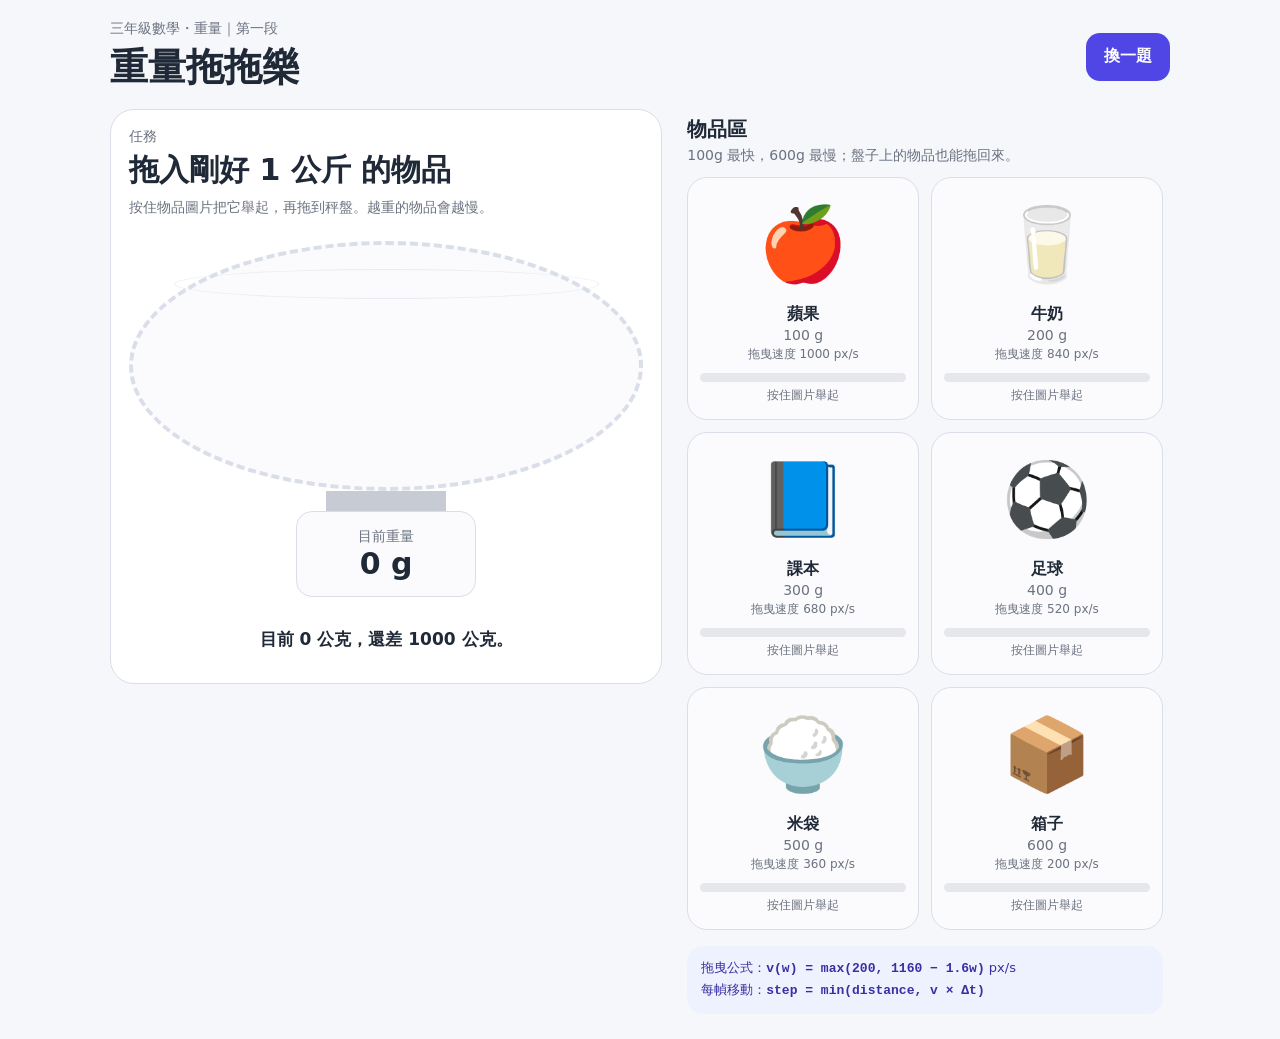
==== index.html @ 37f2c28f "Add files via upload" ====
<!doctype html>
<html lang="zh-Hant">
<head>
  <meta charset="utf-8" />
  <meta name="viewport" content="width=device-width, initial-scale=1, viewport-fit=cover" />
  <meta name="theme-color" content="#f6f7fb" />
  <title>三年級重量遊戲｜第一段</title>
  <style>
    :root{
      --bg:#f6f7fb;
      --panel:#ffffff;
      --card:#fbfbfd;
      --text:#1f2937;
      --muted:#6b7280;
      --border:#d9dee8;
      --accent:#4f46e5;
      --accent-soft:#eef2ff;
      --ok:#15803d;
      --warn:#b45309;
      --danger:#b91c1c;
    }
    *{box-sizing:border-box}
    html,body{margin:0;background:var(--bg);color:var(--text);font-family:
      system-ui,-apple-system,BlinkMacSystemFont,"Segoe UI","Noto Sans TC",sans-serif}
    button{font:inherit}
    .app{max-width:1100px;margin:0 auto;padding:20px}
    .header{display:flex;gap:16px;justify-content:space-between;align-items:center;flex-wrap:wrap;margin-bottom:16px}
    .eyebrow{font-size:14px;color:var(--muted)}
    h1{font-size:clamp(24px,4vw,38px);margin:4px 0 0}
    .btn{
      min-height:48px;padding:0 18px;border:0;border-radius:14px;
      background:var(--accent);color:white;font-weight:700;cursor:pointer
    }
    .layout{display:grid;grid-template-columns:1.06fr .94fr;gap:18px;align-items:start}
    .panel{background:var(--panel);border:1px solid var(--border);border-radius:24px;padding:18px}
    .mission{font-size:clamp(20px,3vw,30px);font-weight:800;margin:4px 0 8px}
    .sub{color:var(--muted);font-size:14px}
    .scale-wrap{max-width:520px;margin:24px auto 0}
    .plate{
      position:relative;min-height:250px;border:4px dashed var(--border);
      border-radius:50%;background:var(--card);padding:34px 20px 24px;overflow:visible
    }
    .plate:before{
      content:"";position:absolute;left:8%;right:8%;top:24px;height:28px;
      border:1px solid var(--border);border-radius:50%;opacity:.55
    }
    .plate-items{
      position:relative;z-index:2;min-height:175px;display:flex;align-items:end;
      justify-content:center;gap:14px;flex-wrap:wrap
    }
    .scale-neck{height:20px;width:120px;margin:0 auto;background:#c7cbd4}
    .scale-readout{
      width:180px;min-height:86px;margin:0 auto;border:1px solid var(--border);
      border-radius:16px;background:var(--card);display:flex;flex-direction:column;
      align-items:center;justify-content:center
    }
    .scale-readout strong{font-size:30px}
    .message{
      min-height:52px;margin-top:16px;display:flex;align-items:center;justify-content:center;
      text-align:center;font-weight:750;font-size:17px
    }
    .items-zone{border:3px solid transparent;border-radius:24px;padding:4px;transition:border-color .15s}
    .items-head{margin:0 0 12px}
    .items-head h2{font-size:20px;margin:0 0 4px}
    .grid{display:grid;grid-template-columns:repeat(2,minmax(0,1fr));gap:12px}
    .object-card{
      background:var(--card);border:1px solid var(--border);border-radius:20px;
      text-align:center;padding:12px;min-width:0
    }
    .drag-picture,.plate-picture{
      width:108px;height:108px;max-width:100%;margin:0 auto;
      display:flex;align-items:center;justify-content:center;
      font-size:72px;line-height:1;border-radius:22px;
      user-select:none;-webkit-user-select:none;touch-action:none;
      cursor:grab;position:relative;z-index:5;will-change:transform
    }
    .drag-picture.holding{outline:3px solid #a5b4fc}
    .drag-picture.lifted,.plate-picture.dragging{
      outline:4px solid var(--accent);cursor:grabbing;z-index:100;
      background:rgba(255,255,255,.72)
    }
    .name{font-weight:800;margin-top:6px}
    .weight{font-size:14px;color:var(--muted);margin-top:2px}
    .speed{font-size:12px;color:var(--muted);margin-top:3px}
    .progress-track{height:9px;background:#e5e7eb;border-radius:999px;overflow:hidden;margin-top:10px}
    .progress{height:100%;width:0;background:var(--accent);border-radius:999px}
    .status{font-size:12px;color:var(--muted);min-height:20px;margin-top:5px}
    .plate-item{text-align:center;position:relative;min-width:110px}
    .plate-item .plate-picture{font-size:64px}
    .plate-weight{font-size:13px;font-weight:800;margin-top:2px}
    .return-hint{font-size:11px;color:var(--muted);margin-top:2px}
    .formula{
      margin-top:16px;background:var(--accent-soft);border-radius:16px;padding:12px 14px;
      font-size:13px;color:#3730a3;line-height:1.6
    }
    .formula code{font-family:ui-monospace,SFMono-Regular,Menlo,monospace;font-weight:700}
    @media (max-width:800px){
      .app{padding:12px}
      .layout{grid-template-columns:1fr}
      .panel{padding:14px}
      .plate{min-height:220px}
      .plate-items{min-height:150px}
      .grid{grid-template-columns:repeat(3,minmax(0,1fr))}
      .drag-picture,.plate-picture{width:96px;height:96px;font-size:64px}
    }
    @media (max-width:620px){
      .grid{grid-template-columns:repeat(2,minmax(0,1fr))}
    }
    @media (prefers-reduced-motion:reduce){
      *{scroll-behavior:auto!important;animation:none!important}
    }
  </style>
</head>
<body>
<main class="app">
  <header class="header">
    <div>
      <div class="eyebrow">三年級數學・重量｜第一段</div>
      <h1>重量拖拖樂</h1>
    </div>
    <button class="btn" id="newRound" type="button">換一題</button>
  </header>

  <section class="layout">
    <div class="panel">
      <div class="eyebrow">任務</div>
      <div class="mission" id="mission">拖入剛好 1 公斤的物品</div>
      <div class="sub">按住物品圖片把它舉起，再拖到秤盤。越重的物品會越慢。</div>

      <div class="scale-wrap">
        <div class="plate" id="plate" aria-label="秤盤">
          <div class="plate-items" id="plateItems"></div>
        </div>
        <div class="scale-neck"></div>
        <div class="scale-readout">
          <span class="sub">目前重量</span>
          <strong><span id="totalWeight">0</span> g</strong>
        </div>
      </div>

      <div class="message" id="message" aria-live="polite">
        按住圖片，舉起後拖到盤子。放錯了就拖回物品區。
      </div>
    </div>

    <div class="items-zone" id="returnZone">
      <div class="items-head">
        <h2>物品區</h2>
        <div class="sub">100g 最快，600g 最慢；盤子上的物品也能拖回來。</div>
      </div>
      <div class="grid" id="items"></div>

      <div class="formula">
        拖曳公式：<code>v(w) = max(200, 1160 − 1.6w)</code> px/s<br>
        每幀移動：<code>step = min(distance, v × Δt)</code>
      </div>
    </div>
  </section>
</main>

<script>
(() => {
  const objects = [
    {id:'apple', pic:'🍎', name:'蘋果', weight:100},
    {id:'milk',  pic:'🥛', name:'牛奶', weight:200},
    {id:'book',  pic:'📘', name:'課本', weight:300},
    {id:'ball',  pic:'⚽', name:'足球', weight:400},
    {id:'rice',  pic:'🍚', name:'米袋', weight:500},
    {id:'box',   pic:'📦', name:'箱子', weight:600}
  ];

  const rounds = [
    {target:1000, label:'1 公斤'},
    {target:800,  label:'800 公克'},
    {target:700,  label:'700 公克'},
    {target:500,  label:'500 公克'}
  ];

  const liftTime = {
    100:350, 200:500, 300:700,
    400:900, 500:1150, 600:1400
  };

  // 重量 w（公克）→ 最大拖曳速度 px/s
  function dragSpeed(weight) {
    return Math.max(200, 1160 - 1.6 * weight);
  }

  const itemsEl = document.querySelector('#items');
  const plate = document.querySelector('#plate');
  const plateItems = document.querySelector('#plateItems');
  const totalWeight = document.querySelector('#totalWeight');
  const mission = document.querySelector('#mission');
  const message = document.querySelector('#message');
  const newRound = document.querySelector('#newRound');
  const returnZone = document.querySelector('#returnZone');

  let placed = [];
  let round = 0;

  const total = () =>
    placed.reduce((sum, id) => sum + objects.find(o => o.id === id).weight, 0);

  // 真正限制「每秒最大位移」，不同刷新率的平板也較一致。
  function moveLimited(pic, state, speed, dt) {
    const dx = state.targetX - state.currentX;
    const dy = state.targetY - state.currentY;
    const distance = Math.hypot(dx, dy);

    if (distance > 0.3) {
      const maxStep = speed * dt;
      const step = Math.min(distance, maxStep);
      state.currentX += (dx / distance) * step;
      state.currentY += (dy / distance) * step;
    }

    pic.style.transform =
      `translate(${state.currentX}px, ${state.currentY}px) scale(1.08)`;
  }

  function renderObjects() {
    itemsEl.innerHTML = '';

    objects.forEach(obj => {
      const card = document.createElement('div');
      card.className = 'object-card';
      const speed = Math.round(dragSpeed(obj.weight));

      card.innerHTML = `
        <div class="drag-picture" role="button" tabindex="0"
          aria-label="${obj.name} ${obj.weight}公克，按住後拖到秤盤">${obj.pic}</div>
        <div class="name">${obj.name}</div>
        <div class="weight">${obj.weight} g</div>
        <div class="speed">拖曳速度 ${speed} px/s</div>
        <div class="progress-track"><div class="progress"></div></div>
        <div class="status">按住圖片舉起</div>
      `;

      setupSourceDrag(card, obj);
      itemsEl.appendChild(card);
    });
  }

  function setupSourceDrag(card, obj) {
    const pic = card.querySelector('.drag-picture');
    const progress = card.querySelector('.progress');
    const status = card.querySelector('.status');
    const speed = dragSpeed(obj.weight);
    const needed = liftTime[obj.weight];

    let active = false;
    let lifted = false;
    let startX = 0, startY = 0, startTime = 0, lastFrame = 0;
    let timer = 0, holdRaf = 0, dragRaf = 0;
    const state = {targetX:0, targetY:0, currentX:0, currentY:0};

    function reset() {
      active = false;
      lifted = false;
      clearTimeout(timer);
      cancelAnimationFrame(holdRaf);
      cancelAnimationFrame(dragRaf);
      pic.classList.remove('holding', 'lifted');
      pic.style.transform = '';
      progress.style.width = '0%';
      status.textContent = '按住圖片舉起';
    }

    function dragLoop(now) {
      if (!active || !lifted) return;
      if (!lastFrame) lastFrame = now;
      const dt = Math.min(0.05, (now - lastFrame) / 1000);
      lastFrame = now;

      moveLimited(pic, state, speed, dt);
      dragRaf = requestAnimationFrame(dragLoop);
    }

    pic.addEventListener('pointerdown', e => {
      e.preventDefault();
      if (active) return;

      active = true;
      lifted = false;
      startX = e.clientX;
      startY = e.clientY;
      startTime = performance.now();
      lastFrame = 0;
      state.targetX = state.targetY = state.currentX = state.currentY = 0;

      pic.setPointerCapture(e.pointerId);
      pic.classList.add('holding');
      message.textContent = `正在舉起${obj.name}……`;

      const tick = now => {
        if (!active || lifted) return;
        const p = Math.min(1, (now - startTime) / needed);
        progress.style.width = `${p * 100}%`;
        status.textContent = `舉起中 ${Math.round(p * 100)}%`;
        if (p < 1) holdRaf = requestAnimationFrame(tick);
      };
      holdRaf = requestAnimationFrame(tick);

      timer = setTimeout(() => {
        if (!active) return;
        lifted = true;
        pic.classList.remove('holding');
        pic.classList.add('lifted');
        progress.style.width = '100%';
        status.textContent = '拖到盤子';
        dragRaf = requestAnimationFrame(dragLoop);
      }, needed);
    });

    pic.addEventListener('pointermove', e => {
      if (!active || !lifted) return;
      state.targetX = e.clientX - startX;
      state.targetY = e.clientY - startY;
    });

    pic.addEventListener('pointerup', () => {
      if (!active) return;

      if (!lifted) {
        message.textContent = `還沒舉起${obj.name}，再按久一點。`;
        reset();
        return;
      }

      const a = pic.getBoundingClientRect();
      const b = plate.getBoundingClientRect();
      const cx = a.left + a.width / 2;
      const cy = a.top + a.height / 2;
      const hit =
        cx >= b.left && cx <= b.right &&
        cy >= b.top  && cy <= b.bottom;

      if (hit) {
        placed.push(obj.id);
        renderPlate();
      } else {
        message.textContent = `${obj.name}還沒真正移到盤子。`;
      }

      reset();
    });

    pic.addEventListener('pointercancel', reset);

    // 鍵盤替代操作，避免主要操作只能靠拖曳。
    pic.addEventListener('keydown', e => {
      if (e.key === 'Enter' || e.key === ' ') {
        e.preventDefault();
        placed.push(obj.id);
        renderPlate();
      }
    });
  }

  function setupReturnDrag(el, obj, index) {
    const pic = el.querySelector('.plate-picture');
    const speed = dragSpeed(obj.weight);

    let active = false;
    let startX = 0, startY = 0, lastFrame = 0, raf = 0;
    const state = {targetX:0, targetY:0, currentX:0, currentY:0};

    function loop(now) {
      if (!active) return;
      if (!lastFrame) lastFrame = now;
      const dt = Math.min(0.05, (now - lastFrame) / 1000);
      lastFrame = now;

      moveLimited(pic, state, speed, dt);
      raf = requestAnimationFrame(loop);
    }

    function reset() {
      active = false;
      cancelAnimationFrame(raf);
      pic.classList.remove('dragging');
      pic.style.transform = '';
      returnZone.style.borderColor = 'transparent';
    }

    pic.addEventListener('pointerdown', e => {
      e.preventDefault();

      active = true;
      startX = e.clientX;
      startY = e.clientY;
      lastFrame = 0;
      state.targetX = state.targetY = state.currentX = state.currentY = 0;

      pic.setPointerCapture(e.pointerId);
      pic.classList.add('dragging');
      returnZone.style.borderColor = 'var(--accent)';
      message.textContent = `把${obj.name}拖回物品區。`;
      raf = requestAnimationFrame(loop);
    });

    pic.addEventListener('pointermove', e => {
      if (!active) return;
      state.targetX = e.clientX - startX;
      state.targetY = e.clientY - startY;
    });

    pic.addEventListener('pointerup', () => {
      if (!active) return;

      const a = pic.getBoundingClientRect();
      const b = returnZone.getBoundingClientRect();
      const cx = a.left + a.width / 2;
      const cy = a.top + a.height / 2;
      const hit =
        cx >= b.left && cx <= b.right &&
        cy >= b.top  && cy <= b.bottom;

      if (hit) {
        placed.splice(index, 1);
        renderPlate();
        message.textContent = `${obj.name}已放回物品區。`;
      } else {
        message.textContent = `${obj.name}還在盤子上。`;
      }

      reset();
    });

    pic.addEventListener('pointercancel', reset);

    pic.addEventListener('keydown', e => {
      if (e.key === 'Enter' || e.key === ' ') {
        e.preventDefault();
        placed.splice(index, 1);
        renderPlate();
      }
    });
  }

  function renderPlate() {
    plateItems.innerHTML = '';

    placed.forEach((id, index) => {
      const obj = objects.find(o => o.id === id);
      const el = document.createElement('div');
      el.className = 'plate-item';

      el.innerHTML = `
        <div class="plate-picture" role="button" tabindex="0"
          aria-label="${obj.name} ${obj.weight}公克，拖回物品區">${obj.pic}</div>
        <div class="plate-weight">${obj.weight} g</div>
        <div class="return-hint">可拖回物品區</div>
      `;

      setupReturnDrag(el, obj, index);
      plateItems.appendChild(el);
    });

    const value = total();
    const target = rounds[round].target;
    totalWeight.textContent = value;

    if (value === target) {
      plate.style.borderColor = 'var(--ok)';
      message.textContent = `答對了！剛好 ${rounds[round].label} 🎉`;
    } else if (value > target) {
      plate.style.borderColor = 'var(--danger)';
      message.textContent =
        `太重了，多了 ${value - target} 公克。把物品拖回去修正。`;
    } else {
      plate.style.borderColor = 'var(--border)';
      message.textContent =
        `目前 ${value} 公克，還差 ${target - value} 公克。`;
    }
  }

  function startRound(next = false) {
    if (next) round = (round + 1) % rounds.length;
    placed = [];
    mission.textContent = `拖入剛好 ${rounds[round].label} 的物品`;
    message.textContent =
      '按住圖片，舉起後拖到盤子。放錯了就拖回物品區。';
    renderPlate();
  }

  newRound.addEventListener('click', () => startRound(true));

  renderObjects();
  startRound(false);
})();
</script>
</body>
</html>
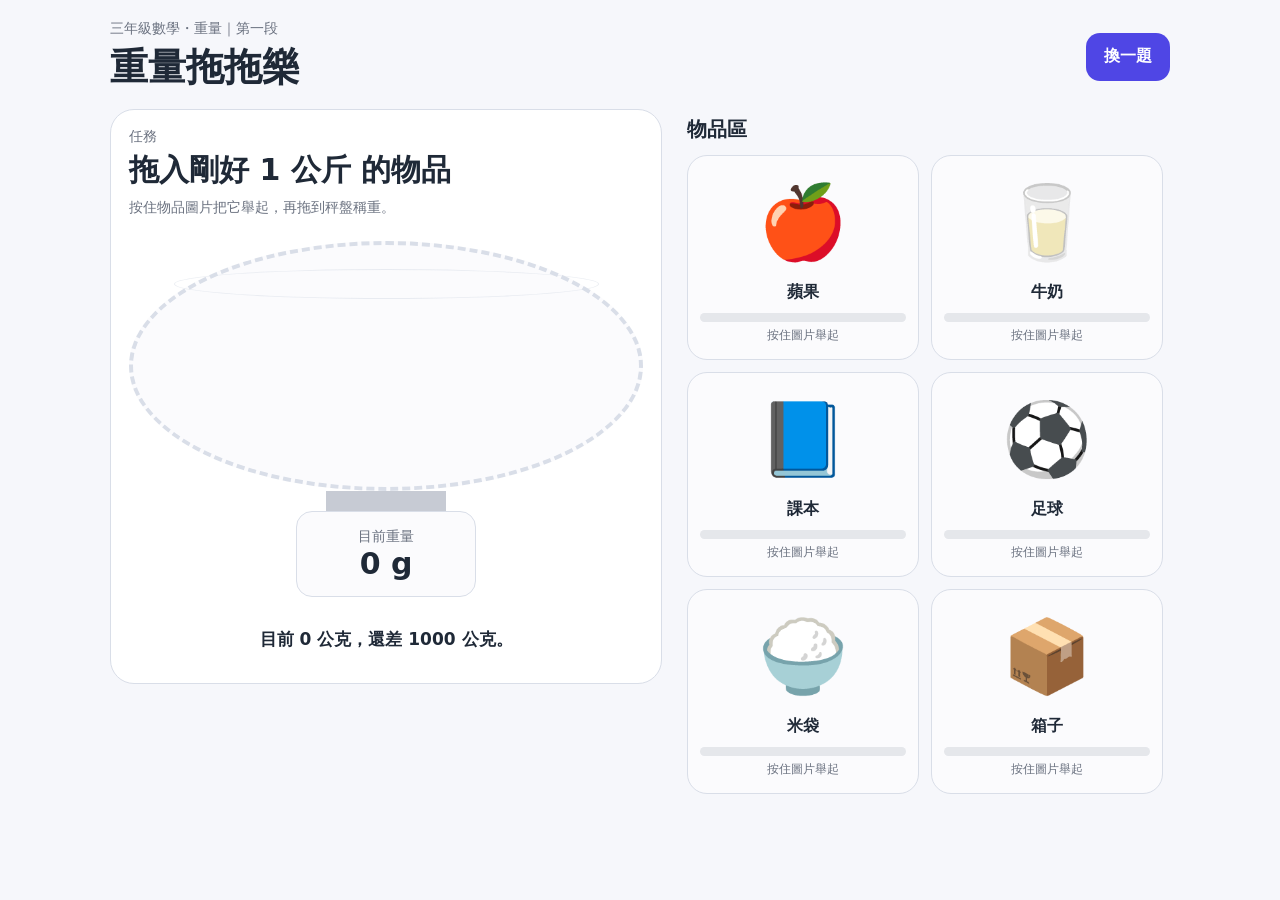
==== commit 64745416: "Add files via upload" ====
--- a/index.html
+++ b/index.html
@@ -125,7 +125,7 @@
     <div class="panel">
       <div class="eyebrow">任務</div>
       <div class="mission" id="mission">拖入剛好 1 公斤的物品</div>
-      <div class="sub">按住物品圖片把它舉起，再拖到秤盤。越重的物品會越慢。</div>
+      <div class="sub">按住物品圖片把它舉起，再拖到秤盤稱重。</div>
 
       <div class="scale-wrap">
         <div class="plate" id="plate" aria-label="秤盤">
@@ -146,14 +146,8 @@
     <div class="items-zone" id="returnZone">
       <div class="items-head">
         <h2>物品區</h2>
-        <div class="sub">100g 最快，600g 最慢；盤子上的物品也能拖回來。</div>
       </div>
       <div class="grid" id="items"></div>
-
-      <div class="formula">
-        拖曳公式：<code>v(w) = max(200, 1160 − 1.6w)</code> px/s<br>
-        每幀移動：<code>step = min(distance, v × Δt)</code>
-      </div>
     </div>
   </section>
 </main>
@@ -201,6 +195,20 @@
   const total = () =>
     placed.reduce((sum, id) => sum + objects.find(o => o.id === id).weight, 0);
 
+  // 手指靠近畫面上下緣時自動捲動，手機／平板可跨畫面把物品拖到秤盤。
+  function autoScrollForPointer(clientY) {
+    const edge = Math.min(120, window.innerHeight * 0.2);
+    const maxScroll = 22;
+
+    if (clientY < edge && window.scrollY > 0) {
+      const strength = Math.min(1, (edge - clientY) / edge);
+      window.scrollBy(0, -Math.max(5, maxScroll * strength));
+    } else if (clientY > window.innerHeight - edge) {
+      const strength = Math.min(1, (clientY - (window.innerHeight - edge)) / edge);
+      window.scrollBy(0, Math.max(5, maxScroll * strength));
+    }
+  }
+
   // 真正限制「每秒最大位移」，不同刷新率的平板也較一致。
   function moveLimited(pic, state, speed, dt) {
     const dx = state.targetX - state.currentX;
@@ -224,14 +232,10 @@
     objects.forEach(obj => {
       const card = document.createElement('div');
       card.className = 'object-card';
-      const speed = Math.round(dragSpeed(obj.weight));
-
       card.innerHTML = `
         <div class="drag-picture" role="button" tabindex="0"
-          aria-label="${obj.name} ${obj.weight}公克，按住後拖到秤盤">${obj.pic}</div>
+          aria-label="${obj.name}，按住後拖到秤盤">${obj.pic}</div>
         <div class="name">${obj.name}</div>
-        <div class="weight">${obj.weight} g</div>
-        <div class="speed">拖曳速度 ${speed} px/s</div>
         <div class="progress-track"><div class="progress"></div></div>
         <div class="status">按住圖片舉起</div>
       `;
@@ -250,7 +254,8 @@
 
     let active = false;
     let lifted = false;
-    let startX = 0, startY = 0, startTime = 0, lastFrame = 0;
+    let startX = 0, startY = 0, startScrollY = 0, startTime = 0, lastFrame = 0;
+    let lastClientX = 0, lastClientY = 0;
     let timer = 0, holdRaf = 0, dragRaf = 0;
     const state = {targetX:0, targetY:0, currentX:0, currentY:0};
 
@@ -272,6 +277,10 @@
       const dt = Math.min(0.05, (now - lastFrame) / 1000);
       lastFrame = now;
 
+      autoScrollForPointer(lastClientY);
+      state.targetX = lastClientX - startX;
+      state.targetY = lastClientY - startY + (window.scrollY - startScrollY);
+
       moveLimited(pic, state, speed, dt);
       dragRaf = requestAnimationFrame(dragLoop);
     }
@@ -284,6 +293,9 @@
       lifted = false;
       startX = e.clientX;
       startY = e.clientY;
+      startScrollY = window.scrollY;
+      lastClientX = e.clientX;
+      lastClientY = e.clientY;
       startTime = performance.now();
       lastFrame = 0;
       state.targetX = state.targetY = state.currentX = state.currentY = 0;
@@ -313,9 +325,12 @@
     });
 
     pic.addEventListener('pointermove', e => {
-      if (!active || !lifted) return;
-      state.targetX = e.clientX - startX;
-      state.targetY = e.clientY - startY;
+      if (!active) return;
+      lastClientX = e.clientX;
+      lastClientY = e.clientY;
+      if (!lifted) return;
+      state.targetX = lastClientX - startX;
+      state.targetY = lastClientY - startY + (window.scrollY - startScrollY);
     });
 
     pic.addEventListener('pointerup', () => {
@@ -362,7 +377,8 @@
     const speed = dragSpeed(obj.weight);
 
     let active = false;
-    let startX = 0, startY = 0, lastFrame = 0, raf = 0;
+    let startX = 0, startY = 0, startScrollY = 0, lastFrame = 0, raf = 0;
+    let lastClientX = 0, lastClientY = 0;
     const state = {targetX:0, targetY:0, currentX:0, currentY:0};
 
     function loop(now) {
@@ -370,6 +386,10 @@
       if (!lastFrame) lastFrame = now;
       const dt = Math.min(0.05, (now - lastFrame) / 1000);
       lastFrame = now;
+
+      autoScrollForPointer(lastClientY);
+      state.targetX = lastClientX - startX;
+      state.targetY = lastClientY - startY + (window.scrollY - startScrollY);
 
       moveLimited(pic, state, speed, dt);
       raf = requestAnimationFrame(loop);
@@ -389,6 +409,9 @@
       active = true;
       startX = e.clientX;
       startY = e.clientY;
+      startScrollY = window.scrollY;
+      lastClientX = e.clientX;
+      lastClientY = e.clientY;
       lastFrame = 0;
       state.targetX = state.targetY = state.currentX = state.currentY = 0;
 
@@ -401,8 +424,10 @@
 
     pic.addEventListener('pointermove', e => {
       if (!active) return;
-      state.targetX = e.clientX - startX;
-      state.targetY = e.clientY - startY;
+      lastClientX = e.clientX;
+      lastClientY = e.clientY;
+      state.targetX = lastClientX - startX;
+      state.targetY = lastClientY - startY + (window.scrollY - startScrollY);
     });
 
     pic.addEventListener('pointerup', () => {
@@ -448,9 +473,7 @@
 
       el.innerHTML = `
         <div class="plate-picture" role="button" tabindex="0"
-          aria-label="${obj.name} ${obj.weight}公克，拖回物品區">${obj.pic}</div>
-        <div class="plate-weight">${obj.weight} g</div>
-        <div class="return-hint">可拖回物品區</div>
+          aria-label="${obj.name}，拖回物品區">${obj.pic}</div>
       `;
 
       setupReturnDrag(el, obj, index);
@@ -480,7 +503,7 @@
     placed = [];
     mission.textContent = `拖入剛好 ${rounds[round].label} 的物品`;
     message.textContent =
-      '按住圖片，舉起後拖到盤子。放錯了就拖回物品區。';
+      '按住圖片，舉起後拖到盤子稱重。放錯了就拖回物品區。';
     renderPlate();
   }
 
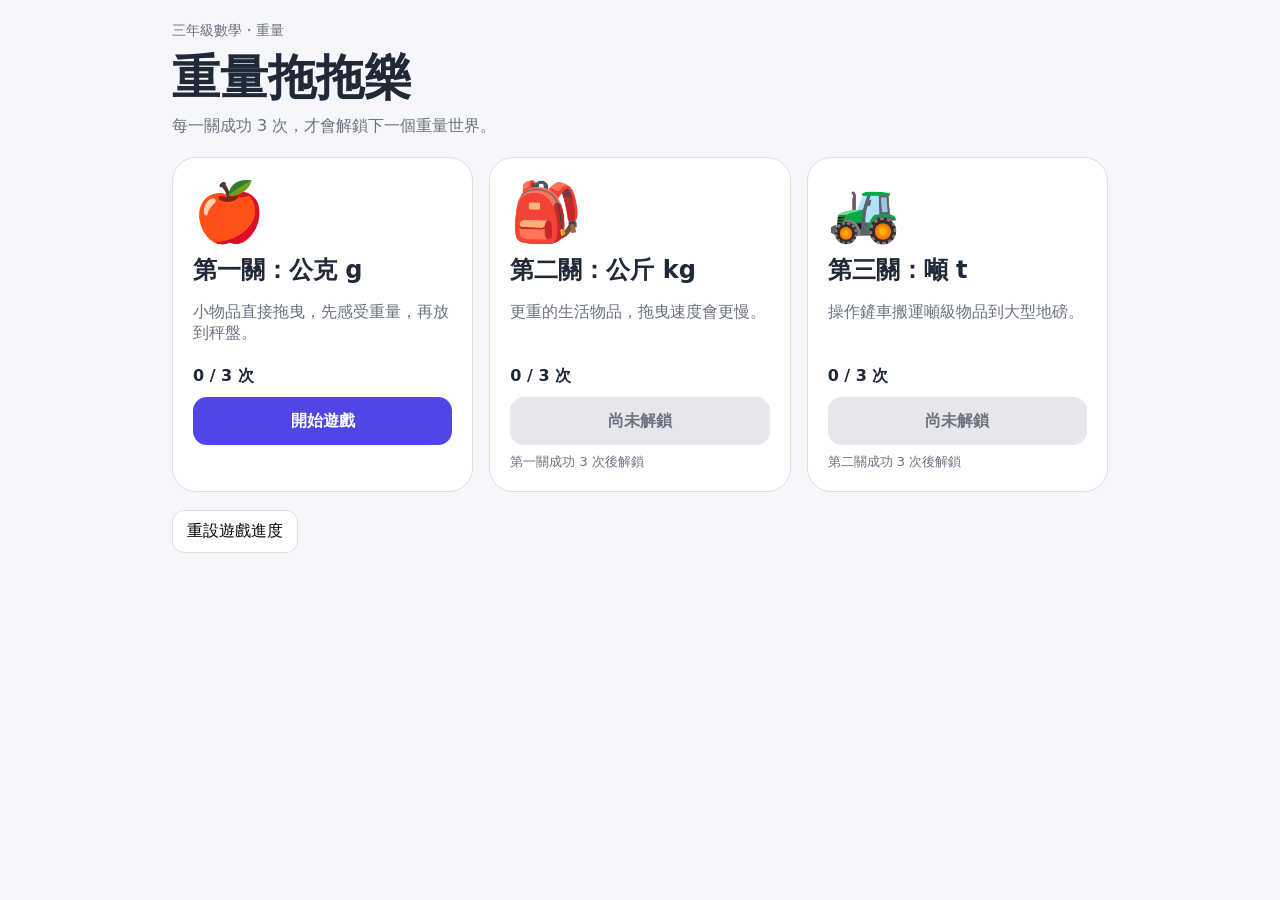
==== commit 994b36b8: "Add files via upload" ====
--- a/index.html
+++ b/index.html
@@ -1,517 +1,88 @@
 <!doctype html>
 <html lang="zh-Hant">
 <head>
-  <meta charset="utf-8" />
-  <meta name="viewport" content="width=device-width, initial-scale=1, viewport-fit=cover" />
-  <meta name="theme-color" content="#f6f7fb" />
-  <title>三年級重量遊戲｜第一段</title>
-  <style>
-    :root{
-      --bg:#f6f7fb;
-      --panel:#ffffff;
-      --card:#fbfbfd;
-      --text:#1f2937;
-      --muted:#6b7280;
-      --border:#d9dee8;
-      --accent:#4f46e5;
-      --accent-soft:#eef2ff;
-      --ok:#15803d;
-      --warn:#b45309;
-      --danger:#b91c1c;
-    }
-    *{box-sizing:border-box}
-    html,body{margin:0;background:var(--bg);color:var(--text);font-family:
-      system-ui,-apple-system,BlinkMacSystemFont,"Segoe UI","Noto Sans TC",sans-serif}
-    button{font:inherit}
-    .app{max-width:1100px;margin:0 auto;padding:20px}
-    .header{display:flex;gap:16px;justify-content:space-between;align-items:center;flex-wrap:wrap;margin-bottom:16px}
-    .eyebrow{font-size:14px;color:var(--muted)}
-    h1{font-size:clamp(24px,4vw,38px);margin:4px 0 0}
-    .btn{
-      min-height:48px;padding:0 18px;border:0;border-radius:14px;
-      background:var(--accent);color:white;font-weight:700;cursor:pointer
-    }
-    .layout{display:grid;grid-template-columns:1.06fr .94fr;gap:18px;align-items:start}
-    .panel{background:var(--panel);border:1px solid var(--border);border-radius:24px;padding:18px}
-    .mission{font-size:clamp(20px,3vw,30px);font-weight:800;margin:4px 0 8px}
-    .sub{color:var(--muted);font-size:14px}
-    .scale-wrap{max-width:520px;margin:24px auto 0}
-    .plate{
-      position:relative;min-height:250px;border:4px dashed var(--border);
-      border-radius:50%;background:var(--card);padding:34px 20px 24px;overflow:visible
-    }
-    .plate:before{
-      content:"";position:absolute;left:8%;right:8%;top:24px;height:28px;
-      border:1px solid var(--border);border-radius:50%;opacity:.55
-    }
-    .plate-items{
-      position:relative;z-index:2;min-height:175px;display:flex;align-items:end;
-      justify-content:center;gap:14px;flex-wrap:wrap
-    }
-    .scale-neck{height:20px;width:120px;margin:0 auto;background:#c7cbd4}
-    .scale-readout{
-      width:180px;min-height:86px;margin:0 auto;border:1px solid var(--border);
-      border-radius:16px;background:var(--card);display:flex;flex-direction:column;
-      align-items:center;justify-content:center
-    }
-    .scale-readout strong{font-size:30px}
-    .message{
-      min-height:52px;margin-top:16px;display:flex;align-items:center;justify-content:center;
-      text-align:center;font-weight:750;font-size:17px
-    }
-    .items-zone{border:3px solid transparent;border-radius:24px;padding:4px;transition:border-color .15s}
-    .items-head{margin:0 0 12px}
-    .items-head h2{font-size:20px;margin:0 0 4px}
-    .grid{display:grid;grid-template-columns:repeat(2,minmax(0,1fr));gap:12px}
-    .object-card{
-      background:var(--card);border:1px solid var(--border);border-radius:20px;
-      text-align:center;padding:12px;min-width:0
-    }
-    .drag-picture,.plate-picture{
-      width:108px;height:108px;max-width:100%;margin:0 auto;
-      display:flex;align-items:center;justify-content:center;
-      font-size:72px;line-height:1;border-radius:22px;
-      user-select:none;-webkit-user-select:none;touch-action:none;
-      cursor:grab;position:relative;z-index:5;will-change:transform
-    }
-    .drag-picture.holding{outline:3px solid #a5b4fc}
-    .drag-picture.lifted,.plate-picture.dragging{
-      outline:4px solid var(--accent);cursor:grabbing;z-index:100;
-      background:rgba(255,255,255,.72)
-    }
-    .name{font-weight:800;margin-top:6px}
-    .weight{font-size:14px;color:var(--muted);margin-top:2px}
-    .speed{font-size:12px;color:var(--muted);margin-top:3px}
-    .progress-track{height:9px;background:#e5e7eb;border-radius:999px;overflow:hidden;margin-top:10px}
-    .progress{height:100%;width:0;background:var(--accent);border-radius:999px}
-    .status{font-size:12px;color:var(--muted);min-height:20px;margin-top:5px}
-    .plate-item{text-align:center;position:relative;min-width:110px}
-    .plate-item .plate-picture{font-size:64px}
-    .plate-weight{font-size:13px;font-weight:800;margin-top:2px}
-    .return-hint{font-size:11px;color:var(--muted);margin-top:2px}
-    .formula{
-      margin-top:16px;background:var(--accent-soft);border-radius:16px;padding:12px 14px;
-      font-size:13px;color:#3730a3;line-height:1.6
-    }
-    .formula code{font-family:ui-monospace,SFMono-Regular,Menlo,monospace;font-weight:700}
-    @media (max-width:800px){
-      .app{padding:12px}
-      .layout{grid-template-columns:1fr}
-      .panel{padding:14px}
-      .plate{min-height:220px}
-      .plate-items{min-height:150px}
-      .grid{grid-template-columns:repeat(3,minmax(0,1fr))}
-      .drag-picture,.plate-picture{width:96px;height:96px;font-size:64px}
-    }
-    @media (max-width:620px){
-      .grid{grid-template-columns:repeat(2,minmax(0,1fr))}
-    }
-    @media (prefers-reduced-motion:reduce){
-      *{scroll-behavior:auto!important;animation:none!important}
-    }
-  </style>
+<meta charset="utf-8">
+<meta name="viewport" content="width=device-width, initial-scale=1">
+<title>三年級重量遊戲</title>
+<link rel="stylesheet" href="shared.css">
+<style>
+.home{max-width:980px;margin:0 auto;padding:22px}
+.hero{margin-bottom:20px}
+.hero h1{font-size:clamp(30px,5vw,48px);margin:6px 0}
+.hero p{color:var(--muted);margin:0}
+.cards{display:grid;grid-template-columns:repeat(3,minmax(0,1fr));gap:16px}
+.card{background:var(--panel);border:1px solid var(--border);border-radius:24px;padding:20px;min-width:0}
+.card .icon{font-size:58px}
+.card h2{margin:8px 0 4px}
+.card p{color:var(--muted);min-height:48px}
+.card .progress{height:auto;width:auto;background:none;font-weight:800;color:var(--text);margin:10px 0}
+.play{
+  min-height:48px;border-radius:14px;padding:0 16px;display:flex;align-items:center;justify-content:center;
+  text-decoration:none;font-weight:800;background:var(--accent);color:#fff
+}
+.play.locked{background:#e5e7eb;color:#6b7280;pointer-events:none}
+.lockline{font-size:13px;color:var(--muted);margin-top:8px}
+.reset{margin-top:18px;border:1px solid var(--border);background:var(--panel);border-radius:12px;padding:10px 14px}
+@media(max-width:760px){.cards{grid-template-columns:1fr}}
+</style>
 </head>
 <body>
-<main class="app">
-  <header class="header">
-    <div>
-      <div class="eyebrow">三年級數學・重量｜第一段</div>
-      <h1>重量拖拖樂</h1>
-    </div>
-    <button class="btn" id="newRound" type="button">換一題</button>
-  </header>
+<main class="home">
+  <section class="hero">
+    <div class="eyebrow">三年級數學・重量</div>
+    <h1>重量拖拖樂</h1>
+    <p>每一關成功 3 次，才會解鎖下一個重量世界。</p>
+  </section>
 
-  <section class="layout">
-    <div class="panel">
-      <div class="eyebrow">任務</div>
-      <div class="mission" id="mission">拖入剛好 1 公斤的物品</div>
-      <div class="sub">按住物品圖片把它舉起，再拖到秤盤稱重。</div>
+  <section class="cards">
+    <article class="card">
+      <div class="icon">🍎</div>
+      <h2>第一關：公克 g</h2>
+      <p>小物品直接拖曳，先感受重量，再放到秤盤。</p>
+      <div class="progress" id="gramsProgress">0 / 3 次</div>
+      <a class="play" href="games/grams.html">開始遊戲</a>
+    </article>
 
-      <div class="scale-wrap">
-        <div class="plate" id="plate" aria-label="秤盤">
-          <div class="plate-items" id="plateItems"></div>
-        </div>
-        <div class="scale-neck"></div>
-        <div class="scale-readout">
-          <span class="sub">目前重量</span>
-          <strong><span id="totalWeight">0</span> g</strong>
-        </div>
-      </div>
+    <article class="card">
+      <div class="icon">🎒</div>
+      <h2>第二關：公斤 kg</h2>
+      <p>更重的生活物品，拖曳速度會更慢。</p>
+      <div class="progress" id="kgProgress">0 / 3 次</div>
+      <a class="play locked" id="kgLink" href="games/kilograms.html">尚未解鎖</a>
+      <div class="lockline" id="kgLock">第一關成功 3 次後解鎖</div>
+    </article>
 
-      <div class="message" id="message" aria-live="polite">
-        按住圖片，舉起後拖到盤子。放錯了就拖回物品區。
-      </div>
-    </div>
+    <article class="card">
+      <div class="icon">🚜</div>
+      <h2>第三關：噸 t</h2>
+      <p>操作鏟車搬運噸級物品到大型地磅。</p>
+      <div class="progress" id="tonsProgress">0 / 3 次</div>
+      <a class="play locked" id="tonsLink" href="games/tons.html">尚未解鎖</a>
+      <div class="lockline" id="tonsLock">第二關成功 3 次後解鎖</div>
+    </article>
+  </section>
 
-    <div class="items-zone" id="returnZone">
-      <div class="items-head">
-        <h2>物品區</h2>
-      </div>
-      <div class="grid" id="items"></div>
-    </div>
-  </section>
+  <button class="reset" id="resetBtn" type="button">重設遊戲進度</button>
 </main>
 
+<script src="shared.js"></script>
 <script>
-(() => {
-  const objects = [
-    {id:'apple', pic:'🍎', name:'蘋果', weight:100},
-    {id:'milk',  pic:'🥛', name:'牛奶', weight:200},
-    {id:'book',  pic:'📘', name:'課本', weight:300},
-    {id:'ball',  pic:'⚽', name:'足球', weight:400},
-    {id:'rice',  pic:'🍚', name:'米袋', weight:500},
-    {id:'box',   pic:'📦', name:'箱子', weight:600}
-  ];
+const p=GameCore.loadProgress();
+gramsProgress.textContent=`${p.gramsWins} / 3 次`;
+kgProgress.textContent=`${p.kilogramsWins} / 3 次`;
+tonsProgress.textContent=`${p.tonsWins} / 3 次`;
 
-  const rounds = [
-    {target:1000, label:'1 公斤'},
-    {target:800,  label:'800 公克'},
-    {target:700,  label:'700 公克'},
-    {target:500,  label:'500 公克'}
-  ];
-
-  const liftTime = {
-    100:350, 200:500, 300:700,
-    400:900, 500:1150, 600:1400
-  };
-
-  // 重量 w（公克）→ 最大拖曳速度 px/s
-  function dragSpeed(weight) {
-    return Math.max(200, 1160 - 1.6 * weight);
+if(GameCore.isUnlocked('kilograms')){
+  kgLink.classList.remove('locked'); kgLink.textContent='開始遊戲'; kgLock.textContent='已解鎖';
+}
+if(GameCore.isUnlocked('tons')){
+  tonsLink.classList.remove('locked'); tonsLink.textContent='開始遊戲'; tonsLock.textContent='已解鎖';
+}
+resetBtn.addEventListener('click',()=>{
+  if(confirm('要把三個關卡的進度全部歸零嗎？')){
+    GameCore.resetAll(); location.reload();
   }
-
-  const itemsEl = document.querySelector('#items');
-  const plate = document.querySelector('#plate');
-  const plateItems = document.querySelector('#plateItems');
-  const totalWeight = document.querySelector('#totalWeight');
-  const mission = document.querySelector('#mission');
-  const message = document.querySelector('#message');
-  const newRound = document.querySelector('#newRound');
-  const returnZone = document.querySelector('#returnZone');
-
-  let placed = [];
-  let round = 0;
-
-  const total = () =>
-    placed.reduce((sum, id) => sum + objects.find(o => o.id === id).weight, 0);
-
-  // 手指靠近畫面上下緣時自動捲動，手機／平板可跨畫面把物品拖到秤盤。
-  function autoScrollForPointer(clientY) {
-    const edge = Math.min(120, window.innerHeight * 0.2);
-    const maxScroll = 22;
-
-    if (clientY < edge && window.scrollY > 0) {
-      const strength = Math.min(1, (edge - clientY) / edge);
-      window.scrollBy(0, -Math.max(5, maxScroll * strength));
-    } else if (clientY > window.innerHeight - edge) {
-      const strength = Math.min(1, (clientY - (window.innerHeight - edge)) / edge);
-      window.scrollBy(0, Math.max(5, maxScroll * strength));
-    }
-  }
-
-  // 真正限制「每秒最大位移」，不同刷新率的平板也較一致。
-  function moveLimited(pic, state, speed, dt) {
-    const dx = state.targetX - state.currentX;
-    const dy = state.targetY - state.currentY;
-    const distance = Math.hypot(dx, dy);
-
-    if (distance > 0.3) {
-      const maxStep = speed * dt;
-      const step = Math.min(distance, maxStep);
-      state.currentX += (dx / distance) * step;
-      state.currentY += (dy / distance) * step;
-    }
-
-    pic.style.transform =
-      `translate(${state.currentX}px, ${state.currentY}px) scale(1.08)`;
-  }
-
-  function renderObjects() {
-    itemsEl.innerHTML = '';
-
-    objects.forEach(obj => {
-      const card = document.createElement('div');
-      card.className = 'object-card';
-      card.innerHTML = `
-        <div class="drag-picture" role="button" tabindex="0"
-          aria-label="${obj.name}，按住後拖到秤盤">${obj.pic}</div>
-        <div class="name">${obj.name}</div>
-        <div class="progress-track"><div class="progress"></div></div>
-        <div class="status">按住圖片舉起</div>
-      `;
-
-      setupSourceDrag(card, obj);
-      itemsEl.appendChild(card);
-    });
-  }
-
-  function setupSourceDrag(card, obj) {
-    const pic = card.querySelector('.drag-picture');
-    const progress = card.querySelector('.progress');
-    const status = card.querySelector('.status');
-    const speed = dragSpeed(obj.weight);
-    const needed = liftTime[obj.weight];
-
-    let active = false;
-    let lifted = false;
-    let startX = 0, startY = 0, startScrollY = 0, startTime = 0, lastFrame = 0;
-    let lastClientX = 0, lastClientY = 0;
-    let timer = 0, holdRaf = 0, dragRaf = 0;
-    const state = {targetX:0, targetY:0, currentX:0, currentY:0};
-
-    function reset() {
-      active = false;
-      lifted = false;
-      clearTimeout(timer);
-      cancelAnimationFrame(holdRaf);
-      cancelAnimationFrame(dragRaf);
-      pic.classList.remove('holding', 'lifted');
-      pic.style.transform = '';
-      progress.style.width = '0%';
-      status.textContent = '按住圖片舉起';
-    }
-
-    function dragLoop(now) {
-      if (!active || !lifted) return;
-      if (!lastFrame) lastFrame = now;
-      const dt = Math.min(0.05, (now - lastFrame) / 1000);
-      lastFrame = now;
-
-      autoScrollForPointer(lastClientY);
-      state.targetX = lastClientX - startX;
-      state.targetY = lastClientY - startY + (window.scrollY - startScrollY);
-
-      moveLimited(pic, state, speed, dt);
-      dragRaf = requestAnimationFrame(dragLoop);
-    }
-
-    pic.addEventListener('pointerdown', e => {
-      e.preventDefault();
-      if (active) return;
-
-      active = true;
-      lifted = false;
-      startX = e.clientX;
-      startY = e.clientY;
-      startScrollY = window.scrollY;
-      lastClientX = e.clientX;
-      lastClientY = e.clientY;
-      startTime = performance.now();
-      lastFrame = 0;
-      state.targetX = state.targetY = state.currentX = state.currentY = 0;
-
-      pic.setPointerCapture(e.pointerId);
-      pic.classList.add('holding');
-      message.textContent = `正在舉起${obj.name}……`;
-
-      const tick = now => {
-        if (!active || lifted) return;
-        const p = Math.min(1, (now - startTime) / needed);
-        progress.style.width = `${p * 100}%`;
-        status.textContent = `舉起中 ${Math.round(p * 100)}%`;
-        if (p < 1) holdRaf = requestAnimationFrame(tick);
-      };
-      holdRaf = requestAnimationFrame(tick);
-
-      timer = setTimeout(() => {
-        if (!active) return;
-        lifted = true;
-        pic.classList.remove('holding');
-        pic.classList.add('lifted');
-        progress.style.width = '100%';
-        status.textContent = '拖到盤子';
-        dragRaf = requestAnimationFrame(dragLoop);
-      }, needed);
-    });
-
-    pic.addEventListener('pointermove', e => {
-      if (!active) return;
-      lastClientX = e.clientX;
-      lastClientY = e.clientY;
-      if (!lifted) return;
-      state.targetX = lastClientX - startX;
-      state.targetY = lastClientY - startY + (window.scrollY - startScrollY);
-    });
-
-    pic.addEventListener('pointerup', () => {
-      if (!active) return;
-
-      if (!lifted) {
-        message.textContent = `還沒舉起${obj.name}，再按久一點。`;
-        reset();
-        return;
-      }
-
-      const a = pic.getBoundingClientRect();
-      const b = plate.getBoundingClientRect();
-      const cx = a.left + a.width / 2;
-      const cy = a.top + a.height / 2;
-      const hit =
-        cx >= b.left && cx <= b.right &&
-        cy >= b.top  && cy <= b.bottom;
-
-      if (hit) {
-        placed.push(obj.id);
-        renderPlate();
-      } else {
-        message.textContent = `${obj.name}還沒真正移到盤子。`;
-      }
-
-      reset();
-    });
-
-    pic.addEventListener('pointercancel', reset);
-
-    // 鍵盤替代操作，避免主要操作只能靠拖曳。
-    pic.addEventListener('keydown', e => {
-      if (e.key === 'Enter' || e.key === ' ') {
-        e.preventDefault();
-        placed.push(obj.id);
-        renderPlate();
-      }
-    });
-  }
-
-  function setupReturnDrag(el, obj, index) {
-    const pic = el.querySelector('.plate-picture');
-    const speed = dragSpeed(obj.weight);
-
-    let active = false;
-    let startX = 0, startY = 0, startScrollY = 0, lastFrame = 0, raf = 0;
-    let lastClientX = 0, lastClientY = 0;
-    const state = {targetX:0, targetY:0, currentX:0, currentY:0};
-
-    function loop(now) {
-      if (!active) return;
-      if (!lastFrame) lastFrame = now;
-      const dt = Math.min(0.05, (now - lastFrame) / 1000);
-      lastFrame = now;
-
-      autoScrollForPointer(lastClientY);
-      state.targetX = lastClientX - startX;
-      state.targetY = lastClientY - startY + (window.scrollY - startScrollY);
-
-      moveLimited(pic, state, speed, dt);
-      raf = requestAnimationFrame(loop);
-    }
-
-    function reset() {
-      active = false;
-      cancelAnimationFrame(raf);
-      pic.classList.remove('dragging');
-      pic.style.transform = '';
-      returnZone.style.borderColor = 'transparent';
-    }
-
-    pic.addEventListener('pointerdown', e => {
-      e.preventDefault();
-
-      active = true;
-      startX = e.clientX;
-      startY = e.clientY;
-      startScrollY = window.scrollY;
-      lastClientX = e.clientX;
-      lastClientY = e.clientY;
-      lastFrame = 0;
-      state.targetX = state.targetY = state.currentX = state.currentY = 0;
-
-      pic.setPointerCapture(e.pointerId);
-      pic.classList.add('dragging');
-      returnZone.style.borderColor = 'var(--accent)';
-      message.textContent = `把${obj.name}拖回物品區。`;
-      raf = requestAnimationFrame(loop);
-    });
-
-    pic.addEventListener('pointermove', e => {
-      if (!active) return;
-      lastClientX = e.clientX;
-      lastClientY = e.clientY;
-      state.targetX = lastClientX - startX;
-      state.targetY = lastClientY - startY + (window.scrollY - startScrollY);
-    });
-
-    pic.addEventListener('pointerup', () => {
-      if (!active) return;
-
-      const a = pic.getBoundingClientRect();
-      const b = returnZone.getBoundingClientRect();
-      const cx = a.left + a.width / 2;
-      const cy = a.top + a.height / 2;
-      const hit =
-        cx >= b.left && cx <= b.right &&
-        cy >= b.top  && cy <= b.bottom;
-
-      if (hit) {
-        placed.splice(index, 1);
-        renderPlate();
-        message.textContent = `${obj.name}已放回物品區。`;
-      } else {
-        message.textContent = `${obj.name}還在盤子上。`;
-      }
-
-      reset();
-    });
-
-    pic.addEventListener('pointercancel', reset);
-
-    pic.addEventListener('keydown', e => {
-      if (e.key === 'Enter' || e.key === ' ') {
-        e.preventDefault();
-        placed.splice(index, 1);
-        renderPlate();
-      }
-    });
-  }
-
-  function renderPlate() {
-    plateItems.innerHTML = '';
-
-    placed.forEach((id, index) => {
-      const obj = objects.find(o => o.id === id);
-      const el = document.createElement('div');
-      el.className = 'plate-item';
-
-      el.innerHTML = `
-        <div class="plate-picture" role="button" tabindex="0"
-          aria-label="${obj.name}，拖回物品區">${obj.pic}</div>
-      `;
-
-      setupReturnDrag(el, obj, index);
-      plateItems.appendChild(el);
-    });
-
-    const value = total();
-    const target = rounds[round].target;
-    totalWeight.textContent = value;
-
-    if (value === target) {
-      plate.style.borderColor = 'var(--ok)';
-      message.textContent = `答對了！剛好 ${rounds[round].label} 🎉`;
-    } else if (value > target) {
-      plate.style.borderColor = 'var(--danger)';
-      message.textContent =
-        `太重了，多了 ${value - target} 公克。把物品拖回去修正。`;
-    } else {
-      plate.style.borderColor = 'var(--border)';
-      message.textContent =
-        `目前 ${value} 公克，還差 ${target - value} 公克。`;
-    }
-  }
-
-  function startRound(next = false) {
-    if (next) round = (round + 1) % rounds.length;
-    placed = [];
-    mission.textContent = `拖入剛好 ${rounds[round].label} 的物品`;
-    message.textContent =
-      '按住圖片，舉起後拖到盤子稱重。放錯了就拖回物品區。';
-    renderPlate();
-  }
-
-  newRound.addEventListener('click', () => startRound(true));
-
-  renderObjects();
-  startRound(false);
-})();
+});
 </script>
 </body>
-</html>
+</html>
--- a/shared.css
+++ b/shared.css
@@ -0,0 +1,99 @@
+
+:root{
+  --bg:#f6f7fb;--panel:#fff;--card:#fbfbfd;--text:#1f2937;--muted:#6b7280;
+  --border:#d9dee8;--accent:#4f46e5;--ok:#15803d;--danger:#b91c1c;--lock:#9ca3af;
+}
+*{box-sizing:border-box}
+html,body{margin:0;background:var(--bg);color:var(--text);font-family:system-ui,-apple-system,BlinkMacSystemFont,"Segoe UI","Noto Sans TC",sans-serif}
+button,a{font:inherit}
+.app{max-width:1120px;margin:0 auto;padding:18px}
+.topbar{display:flex;align-items:center;justify-content:space-between;gap:12px;flex-wrap:wrap;margin-bottom:14px}
+.eyebrow{font-size:14px;color:var(--muted)}
+h1{font-size:clamp(26px,4vw,40px);margin:3px 0 0}
+.actions{display:flex;gap:10px;flex-wrap:wrap}
+.btn,.back{
+  min-height:46px;border-radius:14px;padding:0 16px;display:inline-flex;align-items:center;
+  justify-content:center;font-weight:750;text-decoration:none
+}
+.btn{border:0;background:var(--accent);color:#fff;cursor:pointer}
+.back{border:1px solid var(--border);background:var(--panel);color:var(--text)}
+.layout{display:grid;grid-template-columns:1.08fr .92fr;gap:18px;align-items:start}
+.panel{background:var(--panel);border:1px solid var(--border);border-radius:24px;padding:18px}
+.mission-label{font-size:14px;color:var(--muted)}
+.mission{font-size:clamp(22px,3vw,32px);font-weight:850;margin:4px 0 6px}
+.hint{font-size:14px;color:var(--muted)}
+.progress-badge{
+  display:inline-flex;align-items:center;gap:6px;margin-top:10px;padding:7px 11px;border-radius:999px;
+  border:1px solid var(--border);background:var(--card);font-size:13px;font-weight:800
+}
+.message{min-height:56px;margin-top:15px;display:flex;align-items:center;justify-content:center;text-align:center;font-size:17px;font-weight:760}
+.items-zone{border:3px solid transparent;border-radius:24px;padding:4px;transition:border-color .15s}
+.items-zone h2{font-size:21px;margin:0 0 12px}
+.grid{display:grid;grid-template-columns:repeat(2,minmax(0,1fr));gap:12px}
+.object-card{background:var(--card);border:1px solid var(--border);border-radius:20px;text-align:center;padding:12px;min-width:0}
+.object-card.used{opacity:.36}
+.drag-picture,.plate-picture{
+  width:112px;height:112px;max-width:100%;margin:0 auto;display:flex;align-items:center;justify-content:center;
+  font-size:74px;line-height:1;border-radius:23px;user-select:none;-webkit-user-select:none;touch-action:none;
+  cursor:grab;position:relative;z-index:5;will-change:transform
+}
+.drag-picture.holding{outline:3px solid #a5b4fc}
+.drag-picture.lifted,.plate-picture.dragging{
+  outline:4px solid var(--accent);cursor:grabbing;z-index:100;background:rgba(255,255,255,.82)
+}
+.name{font-weight:800;margin-top:7px}
+.progress-track{height:9px;background:#e5e7eb;border-radius:999px;overflow:hidden;margin-top:10px}
+.progress{height:100%;width:0;background:var(--accent);border-radius:999px}
+.status{font-size:12px;color:var(--muted);min-height:20px;margin-top:5px}
+.plate-item{text-align:center;position:relative;min-width:108px}
+.scale-wrap{max-width:540px;margin:24px auto 0}
+.plate{
+  position:relative;min-height:260px;border:4px dashed var(--border);border-radius:50%;
+  background:var(--card);padding:38px 20px 24px;overflow:visible
+}
+.plate:before{
+  content:"";position:absolute;left:8%;right:8%;top:25px;height:30px;border:1px solid var(--border);
+  border-radius:50%;opacity:.55
+}
+.plate-items{position:relative;z-index:2;min-height:180px;display:flex;align-items:end;justify-content:center;gap:12px;flex-wrap:wrap}
+.scale-neck{height:22px;width:122px;margin:0 auto;background:#c7cbd4}
+.scale-readout{
+  width:240px;min-height:112px;margin:0 auto;border:1px solid var(--border);border-radius:18px;
+  background:var(--card);display:flex;flex-direction:column;align-items:center;justify-content:center
+}
+.scale-readout>span{font-size:15px;color:var(--muted);font-weight:700}
+.scale-readout strong{font-size:48px;line-height:1.05;font-weight:900;letter-spacing:-.02em}
+.total-number{font-size:inherit;font-weight:inherit;color:inherit}
+.machine-badge{
+  display:inline-flex;align-items:center;gap:7px;margin-top:10px;border:1px solid var(--border);border-radius:999px;
+  padding:7px 11px;background:var(--card);font-size:13px;font-weight:750
+}
+.weigh-platform{
+  position:relative;min-height:260px;border:4px dashed var(--border);border-radius:28px;
+  background:var(--card);padding:36px 20px 24px;overflow:visible
+}
+.weigh-platform:before{
+  content:"";position:absolute;left:8%;right:8%;top:28px;height:14px;border-radius:999px;background:#e5e7eb
+}
+.platform-items{position:relative;z-index:2;min-height:180px;display:flex;align-items:end;justify-content:center;gap:14px;flex-wrap:wrap}
+.scale-base{height:22px;width:180px;margin:0 auto;background:#c7cbd4}
+.forklift-cursor{
+  position:fixed;left:0;top:0;z-index:9999;width:54px;height:54px;display:none;align-items:center;justify-content:center;
+  font-size:42px;line-height:1;pointer-events:none;transform:translate(-18px,-22px);
+  filter:drop-shadow(0 2px 2px rgba(0,0,0,.14))
+}
+@media (hover:hover) and (pointer:fine){
+  .forklift-area{cursor:none}
+  .forklift-area a,.forklift-area button{cursor:pointer}
+  .forklift-area .drag-picture,.forklift-area .plate-picture{cursor:none}
+  .forklift-area.cursor-on .forklift-cursor{display:flex}
+}
+@media (max-width:820px){
+  .app{padding:12px}.layout{grid-template-columns:1fr}.panel{padding:14px}
+  .plate,.weigh-platform{min-height:230px}.plate-items,.platform-items{min-height:155px}
+  .grid{grid-template-columns:repeat(3,minmax(0,1fr))}
+  .drag-picture,.plate-picture{width:98px;height:98px;font-size:66px}
+  .scale-readout{width:220px;min-height:104px}.scale-readout strong{font-size:44px}
+}
+@media (max-width:620px){.grid{grid-template-columns:repeat(2,minmax(0,1fr))}}
+@media (prefers-reduced-motion:reduce){*{scroll-behavior:auto!important;animation:none!important}}
